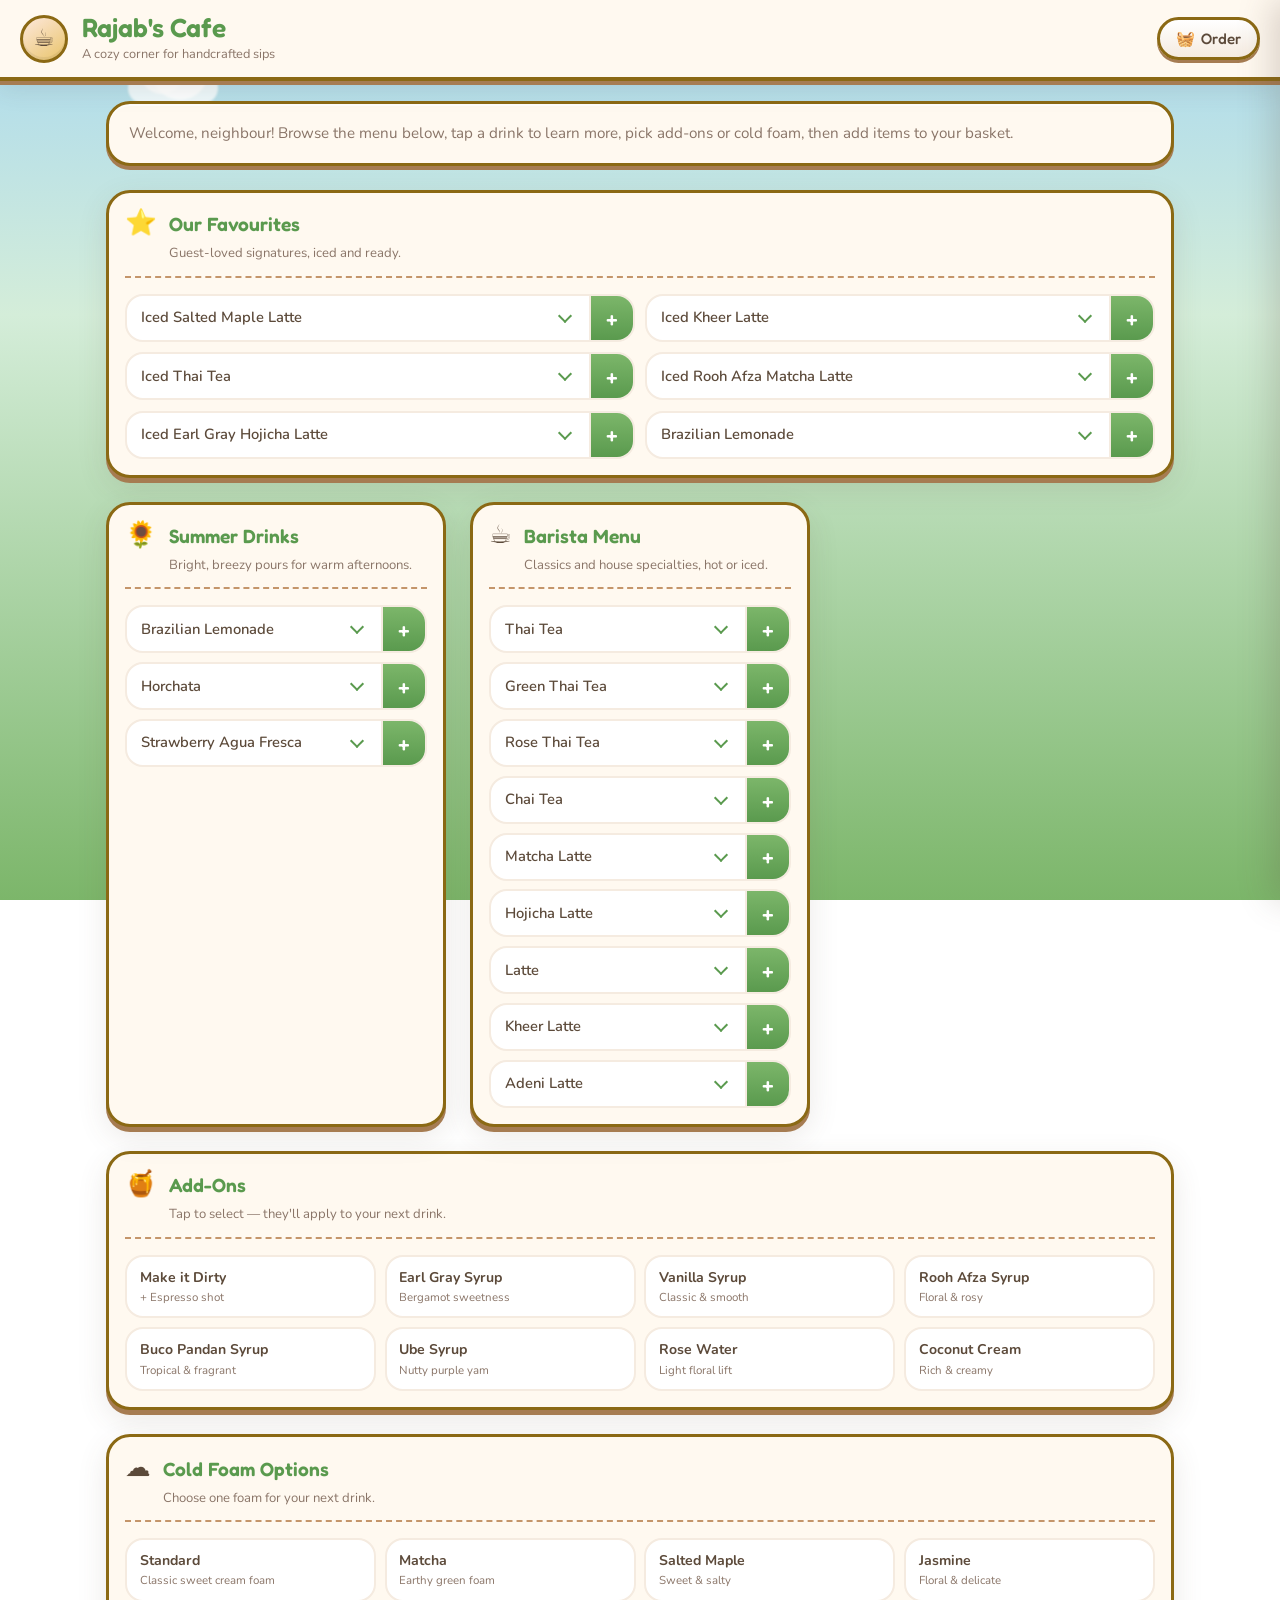
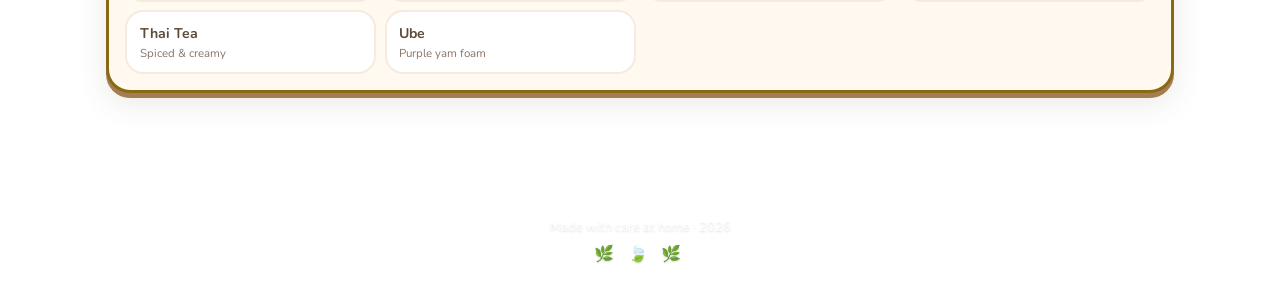
==== index.html @ b09c7e09 "Add Animal Crossing-inspired home cafe ordering website. Menu with expandable drink descriptions, ad" ====
<!DOCTYPE html>
<html lang="en">
  <head>
    <meta charset="UTF-8" />
    <meta name="viewport" content="width=device-width, initial-scale=1.0" />
    <meta
      name="description"
      content="Rajab's Cafe — order handcrafted drinks from our cozy home cafe menu."
    />
    <title>Rajab's Cafe</title>
    <link rel="preconnect" href="https://fonts.googleapis.com" />
    <link rel="preconnect" href="https://fonts.gstatic.com" crossorigin />
    <link
      href="https://fonts.googleapis.com/css2?family=Fredoka:wght@400;500;600&family=Nunito:wght@400;600;700&display=swap"
      rel="stylesheet"
    />
    <link rel="stylesheet" href="css/styles.css" />
  </head>
  <body>
    <div class="sky-bg" aria-hidden="true">
      <div class="cloud cloud-1"></div>
      <div class="cloud cloud-2"></div>
      <div class="cloud cloud-3"></div>
    </div>

    <header class="site-header">
      <div class="header-inner">
        <div class="logo-badge" aria-hidden="true">☕</div>
        <div>
          <h1 id="cafe-name">Rajab's Cafe</h1>
          <p id="cafe-tagline" class="tagline">A cozy corner for handcrafted sips</p>
        </div>
      </div>
      <button class="cart-toggle" id="cart-toggle" type="button" aria-label="Open order">
        <span class="cart-icon" aria-hidden="true">🧺</span>
        <span class="cart-label">Order</span>
        <span class="cart-count" id="cart-count" hidden>0</span>
      </button>
    </header>

    <main class="main-content">
      <section class="welcome-card">
        <p>
          Welcome, neighbour! Browse the menu below, tap a drink to learn more,
          pick add-ons or cold foam, then add items to your basket.
        </p>
      </section>

      <div id="menu-sections" class="menu-grid"></div>

      <section class="extras-section" aria-labelledby="addons-heading">
        <header class="extras-header">
          <span class="section-icon" aria-hidden="true">🍯</span>
          <div>
            <h2 id="addons-heading">Add-Ons</h2>
            <p class="section-desc">Tap to select — they'll apply to your next drink.</p>
          </div>
        </header>
        <div class="extras-grid" id="addons-grid"></div>
      </section>

      <section class="extras-section" aria-labelledby="foam-heading">
        <header class="extras-header">
          <span class="section-icon" aria-hidden="true">☁️</span>
          <div>
            <h2 id="foam-heading">Cold Foam Options</h2>
            <p class="section-desc">Choose one foam for your next drink.</p>
          </div>
        </header>
        <div class="extras-grid" id="coldfoam-grid"></div>
      </section>
    </main>

    <aside
      class="cart-panel"
      id="cart-panel"
      aria-label="Your order"
      aria-hidden="true"
    >
      <div class="cart-panel-inner">
        <header class="cart-header">
          <h2>Your Basket</h2>
          <button class="cart-close" id="cart-close" type="button" aria-label="Close order">
            ✕
          </button>
        </header>
        <p class="cart-empty" id="cart-empty">No drinks yet — add something cozy!</p>
        <ul class="cart-list" id="cart-list" role="list"></ul>
        <button class="btn-place-order" id="place-order" type="button" disabled>
          Place Order
        </button>
      </div>
    </aside>
    <div class="cart-overlay" aria-hidden="true"></div>

    <div class="order-modal" id="order-modal" hidden role="dialog" aria-labelledby="modal-title">
      <div class="modal-card">
        <header class="modal-header">
          <h2 id="modal-title">Order Ready!</h2>
          <button class="modal-close" id="modal-close" type="button" aria-label="Close">
            ✕
          </button>
        </header>
        <p class="modal-hint">Share this with your barista or copy it to send over.</p>
        <pre class="order-summary" id="order-summary"></pre>
        <button class="btn-copy" id="copy-order" type="button">Copy order</button>
      </div>
    </div>

    <footer class="site-footer">
      <p>Made with care at home · <span id="year"></span></p>
      <p class="footer-leaves" aria-hidden="true">🌿 🍃 🌿</p>
    </footer>

    <script type="module" src="js/app.js"></script>
  </body>
</html>
---- css/styles.css ----
/* ── Animal Crossing inspired tokens ── */
:root {
  --sky-top: #a8d8f0;
  --sky-bottom: #d4edd9;
  --grass: #7cb66a;
  --grass-dark: #5a9a4e;
  --cream: #fff9f0;
  --cream-dark: #f5ebe0;
  --wood: #c4956a;
  --wood-dark: #a67c52;
  --wood-border: #8b6914;
  --leaf: #6b9e5c;
  --peach: #f4a88a;
  --peach-light: #fde8dc;
  --gold: #e9c46a;
  --text: #5c4a3a;
  --text-soft: #8a7568;
  --shadow: rgba(92, 74, 58, 0.12);
  --shadow-deep: rgba(92, 74, 58, 0.22);
  --radius-sm: 12px;
  --radius-md: 18px;
  --radius-lg: 24px;
  --radius-pill: 999px;
  --font-display: "Fredoka", system-ui, sans-serif;
  --font-body: "Nunito", system-ui, sans-serif;
  --header-h: 72px;
  --cart-w: min(380px, 100vw);
}

*,
*::before,
*::after {
  box-sizing: border-box;
}

html {
  scroll-behavior: smooth;
}

body {
  margin: 0;
  min-height: 100vh;
  font-family: var(--font-body);
  font-size: 1rem;
  line-height: 1.55;
  color: var(--text);
  background: linear-gradient(180deg, var(--sky-top) 0%, var(--sky-bottom) 35%, var(--grass) 100%);
  background-attachment: fixed;
  overflow-x: hidden;
}

body.cart-open,
body.modal-open {
  overflow: hidden;
}

/* ── Decorative sky ── */
.sky-bg {
  position: fixed;
  inset: 0;
  pointer-events: none;
  z-index: 0;
}

.cloud {
  position: absolute;
  background: rgba(255, 255, 255, 0.75);
  border-radius: 50px;
  filter: blur(1px);
  animation: drift 28s ease-in-out infinite;
}

.cloud::before,
.cloud::after {
  content: "";
  position: absolute;
  background: inherit;
  border-radius: 50%;
}

.cloud-1 {
  width: 90px;
  height: 32px;
  top: 8%;
  left: 10%;
  animation-duration: 32s;
}

.cloud-1::before {
  width: 44px;
  height: 44px;
  top: -22px;
  left: 12px;
}

.cloud-1::after {
  width: 56px;
  height: 56px;
  top: -28px;
  right: 10px;
}

.cloud-2 {
  width: 70px;
  height: 26px;
  top: 14%;
  right: 15%;
  animation-duration: 24s;
  animation-delay: -8s;
}

.cloud-2::before {
  width: 36px;
  height: 36px;
  top: -18px;
  left: 8px;
}

.cloud-3 {
  width: 60px;
  height: 22px;
  top: 6%;
  left: 55%;
  animation-duration: 36s;
  animation-delay: -14s;
}

@keyframes drift {
  0%,
  100% {
    transform: translateX(0);
  }
  50% {
    transform: translateX(30px);
  }
}

/* ── Header ── */
.site-header {
  position: sticky;
  top: 0;
  z-index: 100;
  display: flex;
  align-items: center;
  justify-content: space-between;
  gap: 1rem;
  padding: 0.75rem 1.25rem;
  background: var(--cream);
  border-bottom: 4px solid var(--wood-border);
  box-shadow: 0 4px 0 var(--wood-dark), 0 8px 24px var(--shadow);
}

.header-inner {
  display: flex;
  align-items: center;
  gap: 0.85rem;
  min-width: 0;
}

.logo-badge {
  flex-shrink: 0;
  width: 48px;
  height: 48px;
  display: grid;
  place-items: center;
  font-size: 1.5rem;
  background: linear-gradient(145deg, var(--peach-light), var(--gold));
  border: 3px solid var(--wood-border);
  border-radius: 50%;
  box-shadow: inset 0 -3px 0 rgba(0, 0, 0, 0.06);
}

.site-header h1 {
  margin: 0;
  font-family: var(--font-display);
  font-size: clamp(1.25rem, 4vw, 1.65rem);
  font-weight: 600;
  color: var(--grass-dark);
  line-height: 1.2;
}

.tagline {
  margin: 0.1rem 0 0;
  font-size: 0.8rem;
  color: var(--text-soft);
}

.cart-toggle {
  position: relative;
  flex-shrink: 0;
  display: flex;
  align-items: center;
  gap: 0.4rem;
  padding: 0.55rem 1rem;
  font-family: var(--font-display);
  font-size: 0.95rem;
  font-weight: 500;
  color: var(--text);
  background: linear-gradient(180deg, #fff 0%, var(--cream-dark) 100%);
  border: 3px solid var(--wood-border);
  border-radius: var(--radius-pill);
  cursor: pointer;
  box-shadow: 0 3px 0 var(--wood-dark);
  transition: transform 0.15s ease, box-shadow 0.15s ease;
}

.cart-toggle:hover {
  transform: translateY(-1px);
}

.cart-toggle:active {
  transform: translateY(2px);
  box-shadow: 0 1px 0 var(--wood-dark);
}

.cart-toggle.pulse {
  animation: bounce 0.5s ease;
}

@keyframes bounce {
  0%,
  100% {
    transform: scale(1);
  }
  40% {
    transform: scale(1.08);
  }
}

.cart-count {
  position: absolute;
  top: -6px;
  right: -6px;
  min-width: 22px;
  height: 22px;
  padding: 0 6px;
  font-size: 0.75rem;
  font-weight: 700;
  line-height: 22px;
  text-align: center;
  color: #fff;
  background: var(--grass-dark);
  border: 2px solid var(--cream);
  border-radius: var(--radius-pill);
}

.cart-label {
  display: none;
}

@media (min-width: 400px) {
  .cart-label {
    display: inline;
  }
}

/* ── Main layout ── */
.main-content {
  position: relative;
  z-index: 1;
  max-width: 1100px;
  margin: 0 auto;
  padding: 1.25rem 1rem 6rem;
}

.welcome-card {
  margin-bottom: 1.5rem;
  padding: 1.1rem 1.25rem;
  background: var(--cream);
  border: 3px solid var(--wood-border);
  border-radius: var(--radius-lg);
  box-shadow:
    0 4px 0 var(--wood-dark),
    inset 0 2px 0 rgba(255, 255, 255, 0.8);
}

.welcome-card p {
  margin: 0;
  font-size: 0.95rem;
  color: var(--text-soft);
}

.menu-grid {
  display: grid;
  gap: 1.5rem;
}

@media (min-width: 768px) {
  .menu-grid {
    grid-template-columns: repeat(2, 1fr);
  }

  .menu-section:first-child {
    grid-column: 1 / -1;
  }
}

@media (min-width: 1024px) {
  .menu-grid {
    grid-template-columns: repeat(3, 1fr);
  }

  .menu-section:first-child {
    grid-column: 1 / -1;
  }

  .menu-section:first-child .drink-list {
    display: grid;
    grid-template-columns: repeat(2, 1fr);
    gap: 0.65rem;
  }
}

/* ── Menu sections ── */
.menu-section,
.extras-section {
  background: var(--cream);
  border: 3px solid var(--wood-border);
  border-radius: var(--radius-lg);
  padding: 1.1rem 1rem 1rem;
  box-shadow:
    0 5px 0 var(--wood-dark),
    0 10px 30px var(--shadow);
}

.section-header,
.extras-header {
  display: flex;
  align-items: flex-start;
  gap: 0.75rem;
  margin-bottom: 1rem;
  padding-bottom: 0.75rem;
  border-bottom: 2px dashed var(--wood);
}

.section-icon {
  flex-shrink: 0;
  font-size: 1.6rem;
  line-height: 1;
}

.section-title,
.extras-header h2 {
  margin: 0;
  font-family: var(--font-display);
  font-size: 1.2rem;
  font-weight: 600;
  color: var(--grass-dark);
}

.section-desc {
  margin: 0.2rem 0 0;
  font-size: 0.82rem;
  color: var(--text-soft);
}

.drink-list {
  list-style: none;
  margin: 0;
  padding: 0;
  display: flex;
  flex-direction: column;
  gap: 0.55rem;
}

/* ── Drink cards ── */
.drink-card {
  background: #fff;
  border: 2px solid var(--cream-dark);
  border-radius: var(--radius-md);
  overflow: hidden;
  transition: border-color 0.2s ease, box-shadow 0.2s ease;
}

.drink-card.is-open {
  border-color: var(--leaf);
  box-shadow: 0 3px 12px var(--shadow);
}

.drink-top {
  display: flex;
  align-items: stretch;
  gap: 0.35rem;
}

.drink-toggle {
  flex: 1;
  display: flex;
  align-items: center;
  justify-content: space-between;
  gap: 0.5rem;
  padding: 0.75rem 0.85rem;
  font-family: inherit;
  font-size: 0.92rem;
  font-weight: 600;
  text-align: left;
  color: var(--text);
  background: transparent;
  border: none;
  cursor: pointer;
  transition: background 0.15s ease;
}

.drink-toggle:hover {
  background: var(--peach-light);
}

.drink-name {
  flex: 1;
  line-height: 1.3;
}

.chevron {
  flex-shrink: 0;
  width: 10px;
  height: 10px;
  border-right: 2.5px solid var(--grass-dark);
  border-bottom: 2.5px solid var(--grass-dark);
  transform: rotate(45deg);
  transition: transform 0.25s ease;
  margin-top: -4px;
}

.drink-card.is-open .chevron {
  transform: rotate(-135deg);
  margin-top: 4px;
}

.btn-add {
  flex-shrink: 0;
  width: 44px;
  min-height: 44px;
  font-family: var(--font-display);
  font-size: 1.4rem;
  font-weight: 500;
  line-height: 1;
  color: #fff;
  background: linear-gradient(180deg, var(--grass) 0%, var(--grass-dark) 100%);
  border: none;
  border-left: 2px solid var(--cream-dark);
  cursor: pointer;
  transition: filter 0.15s ease, transform 0.1s ease;
}

.btn-add:hover {
  filter: brightness(1.05);
}

.btn-add:active {
  transform: scale(0.95);
}

.drink-desc-panel {
  padding: 0 0.85rem 0.85rem;
  animation: slideDown 0.25s ease;
}

.drink-desc-panel p {
  margin: 0;
  padding: 0.65rem 0.75rem;
  font-size: 0.88rem;
  color: var(--text-soft);
  background: var(--peach-light);
  border-radius: var(--radius-sm);
  border-left: 3px solid var(--peach);
}

.drink-note {
  margin-top: 0.45rem !important;
  font-size: 0.8rem !important;
  font-style: italic;
  background: var(--cream-dark) !important;
  border-left-color: var(--gold) !important;
}

@keyframes slideDown {
  from {
    opacity: 0;
    transform: translateY(-6px);
  }
  to {
    opacity: 1;
    transform: translateY(0);
  }
}

/* ── Extras ── */
.extras-section {
  margin-top: 1.5rem;
}

.extras-grid {
  display: grid;
  grid-template-columns: repeat(2, 1fr);
  gap: 0.55rem;
}

@media (min-width: 540px) {
  .extras-grid {
    grid-template-columns: repeat(3, 1fr);
  }
}

@media (min-width: 900px) {
  .extras-grid {
    grid-template-columns: repeat(4, 1fr);
  }
}

.extra-chip {
  display: flex;
  flex-direction: column;
  align-items: flex-start;
  gap: 0.15rem;
  padding: 0.7rem 0.8rem;
  font-family: inherit;
  text-align: left;
  color: var(--text);
  background: #fff;
  border: 2px solid var(--cream-dark);
  border-radius: var(--radius-md);
  cursor: pointer;
  transition:
    border-color 0.15s ease,
    background 0.15s ease,
    transform 0.1s ease;
}

.extra-chip:hover {
  border-color: var(--wood);
  background: var(--peach-light);
}

.extra-chip.is-selected {
  border-color: var(--grass-dark);
  background: linear-gradient(180deg, #e8f5e4 0%, #d4edd9 100%);
  box-shadow: inset 0 0 0 1px var(--leaf);
}

.extra-chip:active {
  transform: scale(0.97);
}

.extra-name {
  font-size: 0.88rem;
  font-weight: 700;
}

.extra-detail {
  font-size: 0.72rem;
  color: var(--text-soft);
}

/* ── Cart panel ── */
.cart-overlay {
  position: fixed;
  inset: 0;
  z-index: 200;
  background: rgba(92, 74, 58, 0.35);
  opacity: 0;
  visibility: hidden;
  transition: opacity 0.3s ease, visibility 0.3s ease;
}

body.cart-open .cart-overlay {
  opacity: 1;
  visibility: visible;
}

.cart-panel {
  position: fixed;
  top: 0;
  right: 0;
  z-index: 210;
  width: var(--cart-w);
  height: 100vh;
  height: 100dvh;
  background: var(--cream);
  border-left: 4px solid var(--wood-border);
  box-shadow: -8px 0 32px var(--shadow-deep);
  transform: translateX(100%);
  transition: transform 0.35s cubic-bezier(0.4, 0, 0.2, 1);
}

.cart-panel.is-open {
  transform: translateX(0);
}

.cart-panel-inner {
  display: flex;
  flex-direction: column;
  height: 100%;
  padding: 1.25rem;
}

.cart-header {
  display: flex;
  align-items: center;
  justify-content: space-between;
  margin-bottom: 1rem;
  padding-bottom: 0.75rem;
  border-bottom: 2px dashed var(--wood);
}

.cart-header h2 {
  margin: 0;
  font-family: var(--font-display);
  font-size: 1.3rem;
  color: var(--grass-dark);
}

.cart-close,
.modal-close {
  width: 36px;
  height: 36px;
  font-size: 1rem;
  color: var(--text-soft);
  background: var(--cream-dark);
  border: 2px solid var(--wood);
  border-radius: 50%;
  cursor: pointer;
  transition: background 0.15s ease;
}

.cart-close:hover,
.modal-close:hover {
  background: var(--peach-light);
}

.cart-empty {
  margin: 1rem 0;
  text-align: center;
  font-size: 0.9rem;
  color: var(--text-soft);
}

.cart-list {
  flex: 1;
  list-style: none;
  margin: 0;
  padding: 0;
  overflow-y: auto;
  display: flex;
  flex-direction: column;
  gap: 0.5rem;
}

.cart-item {
  display: flex;
  align-items: flex-start;
  justify-content: space-between;
  gap: 0.5rem;
  padding: 0.75rem;
  background: #fff;
  border: 2px solid var(--cream-dark);
  border-radius: var(--radius-md);
}

.cart-item-name {
  display: block;
  font-weight: 700;
  font-size: 0.9rem;
}

.cart-item-meta {
  display: block;
  margin-top: 0.15rem;
  font-size: 0.75rem;
  color: var(--text-soft);
}

.cart-remove {
  flex-shrink: 0;
  width: 28px;
  height: 28px;
  font-size: 0.75rem;
  color: var(--text-soft);
  background: var(--cream-dark);
  border: none;
  border-radius: 50%;
  cursor: pointer;
}

.cart-remove:hover {
  background: var(--peach-light);
  color: var(--text);
}

.btn-place-order,
.btn-copy {
  margin-top: 1rem;
  width: 100%;
  padding: 0.9rem 1.25rem;
  font-family: var(--font-display);
  font-size: 1.05rem;
  font-weight: 600;
  color: #fff;
  background: linear-gradient(180deg, var(--grass) 0%, var(--grass-dark) 100%);
  border: 3px solid var(--wood-border);
  border-radius: var(--radius-pill);
  cursor: pointer;
  box-shadow: 0 4px 0 var(--wood-dark);
  transition: transform 0.15s ease, opacity 0.15s ease;
}

.btn-place-order:disabled {
  opacity: 0.45;
  cursor: not-allowed;
  transform: none;
}

.btn-place-order:not(:disabled):hover,
.btn-copy:hover {
  filter: brightness(1.05);
}

.btn-place-order:not(:disabled):active,
.btn-copy:active {
  transform: translateY(3px);
  box-shadow: 0 1px 0 var(--wood-dark);
}

/* ── Order modal ── */
.order-modal {
  position: fixed;
  inset: 0;
  z-index: 300;
  display: grid;
  place-items: center;
  padding: 1rem;
  background: rgba(92, 74, 58, 0.45);
}

.order-modal[hidden] {
  display: none;
}

.modal-card {
  width: min(480px, 100%);
  max-height: 85vh;
  overflow-y: auto;
  padding: 1.25rem;
  background: var(--cream);
  border: 4px solid var(--wood-border);
  border-radius: var(--radius-lg);
  box-shadow: 0 8px 0 var(--wood-dark), 0 20px 50px var(--shadow-deep);
  animation: popIn 0.3s ease;
}

@keyframes popIn {
  from {
    opacity: 0;
    transform: scale(0.92) translateY(10px);
  }
  to {
    opacity: 1;
    transform: scale(1) translateY(0);
  }
}

.modal-header {
  display: flex;
  align-items: center;
  justify-content: space-between;
  margin-bottom: 0.5rem;
}

.modal-header h2 {
  margin: 0;
  font-family: var(--font-display);
  color: var(--grass-dark);
}

.modal-hint {
  margin: 0 0 0.75rem;
  font-size: 0.85rem;
  color: var(--text-soft);
}

.order-summary {
  margin: 0;
  padding: 1rem;
  font-family: var(--font-body);
  font-size: 0.88rem;
  line-height: 1.6;
  white-space: pre-wrap;
  word-break: break-word;
  background: #fff;
  border: 2px dashed var(--wood);
  border-radius: var(--radius-md);
}

/* ── Footer ── */
.site-footer {
  position: relative;
  z-index: 1;
  text-align: center;
  padding: 1.5rem 1rem 2rem;
  font-size: 0.82rem;
  color: rgba(255, 255, 255, 0.9);
  text-shadow: 0 1px 2px rgba(0, 0, 0, 0.15);
}

.site-footer p {
  margin: 0.25rem 0;
}

.footer-leaves {
  font-size: 1rem;
  letter-spacing: 0.3em;
}

/* ── Reduced motion ── */
@media (prefers-reduced-motion: reduce) {
  *,
  *::before,
  *::after {
    animation-duration: 0.01ms !important;
    animation-iteration-count: 1 !important;
    transition-duration: 0.01ms !important;
  }

  html {
    scroll-behavior: auto;
  }
}
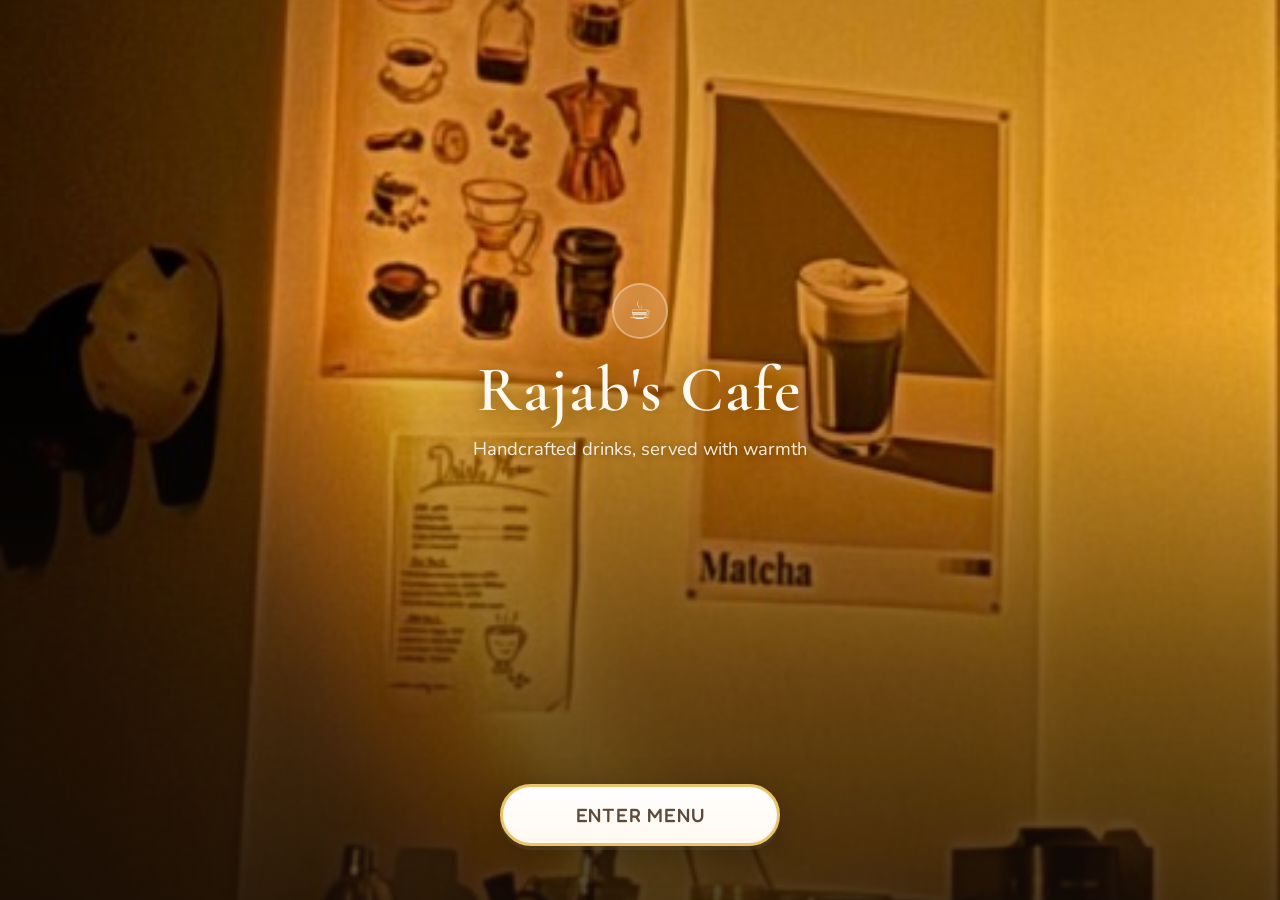
==== commit 3c2a21bb: "changed layout" ====
--- a/index.html
+++ b/index.html
@@ -5,113 +5,31 @@
     <meta name="viewport" content="width=device-width, initial-scale=1.0" />
     <meta
       name="description"
-      content="Rajab's Cafe — order handcrafted drinks from our cozy home cafe menu."
+      content="Rajab's Cafe — a cozy home cafe for handcrafted drinks."
     />
     <title>Rajab's Cafe</title>
     <link rel="preconnect" href="https://fonts.googleapis.com" />
     <link rel="preconnect" href="https://fonts.gstatic.com" crossorigin />
     <link
-      href="https://fonts.googleapis.com/css2?family=Fredoka:wght@400;500;600&family=Nunito:wght@400;600;700&display=swap"
+      href="https://fonts.googleapis.com/css2?family=Cormorant+Garamond:ital,wght@0,500;0,600;1,500&family=Fredoka:wght@400;500;600&family=Nunito:wght@400;600;700&display=swap"
       rel="stylesheet"
     />
-    <link rel="stylesheet" href="css/styles.css" />
+    <link rel="stylesheet" href="css/home.css" />
   </head>
-  <body>
-    <div class="sky-bg" aria-hidden="true">
-      <div class="cloud cloud-1"></div>
-      <div class="cloud cloud-2"></div>
-      <div class="cloud cloud-3"></div>
-    </div>
+  <body class="home-page">
+    <div class="hero-bg" role="img" aria-label="Cozy home cafe setup with warm lighting"></div>
+    <div class="hero-overlay"></div>
 
-    <header class="site-header">
-      <div class="header-inner">
-        <div class="logo-badge" aria-hidden="true">☕</div>
-        <div>
-          <h1 id="cafe-name">Rajab's Cafe</h1>
-          <p id="cafe-tagline" class="tagline">A cozy corner for handcrafted sips</p>
-        </div>
-      </div>
-      <button class="cart-toggle" id="cart-toggle" type="button" aria-label="Open order">
-        <span class="cart-icon" aria-hidden="true">🧺</span>
-        <span class="cart-label">Order</span>
-        <span class="cart-count" id="cart-count" hidden>0</span>
-      </button>
-    </header>
-
-    <main class="main-content">
-      <section class="welcome-card">
-        <p>
-          Welcome, neighbour! Browse the menu below, tap a drink to learn more,
-          pick add-ons or cold foam, then add items to your basket.
-        </p>
-      </section>
-
-      <div id="menu-sections" class="menu-grid"></div>
-
-      <section class="extras-section" aria-labelledby="addons-heading">
-        <header class="extras-header">
-          <span class="section-icon" aria-hidden="true">🍯</span>
-          <div>
-            <h2 id="addons-heading">Add-Ons</h2>
-            <p class="section-desc">Tap to select — they'll apply to your next drink.</p>
-          </div>
-        </header>
-        <div class="extras-grid" id="addons-grid"></div>
-      </section>
-
-      <section class="extras-section" aria-labelledby="foam-heading">
-        <header class="extras-header">
-          <span class="section-icon" aria-hidden="true">☁️</span>
-          <div>
-            <h2 id="foam-heading">Cold Foam Options</h2>
-            <p class="section-desc">Choose one foam for your next drink.</p>
-          </div>
-        </header>
-        <div class="extras-grid" id="coldfoam-grid"></div>
-      </section>
+    <main class="hero-content">
+      <header class="hero-header">
+        <span class="hero-badge" aria-hidden="true">☕</span>
+        <h1>Rajab's Cafe</h1>
+        <p class="hero-tagline">Handcrafted drinks, served with warmth</p>
+      </header>
     </main>
 
-    <aside
-      class="cart-panel"
-      id="cart-panel"
-      aria-label="Your order"
-      aria-hidden="true"
-    >
-      <div class="cart-panel-inner">
-        <header class="cart-header">
-          <h2>Your Basket</h2>
-          <button class="cart-close" id="cart-close" type="button" aria-label="Close order">
-            ✕
-          </button>
-        </header>
-        <p class="cart-empty" id="cart-empty">No drinks yet — add something cozy!</p>
-        <ul class="cart-list" id="cart-list" role="list"></ul>
-        <button class="btn-place-order" id="place-order" type="button" disabled>
-          Place Order
-        </button>
-      </div>
-    </aside>
-    <div class="cart-overlay" aria-hidden="true"></div>
-
-    <div class="order-modal" id="order-modal" hidden role="dialog" aria-labelledby="modal-title">
-      <div class="modal-card">
-        <header class="modal-header">
-          <h2 id="modal-title">Order Ready!</h2>
-          <button class="modal-close" id="modal-close" type="button" aria-label="Close">
-            ✕
-          </button>
-        </header>
-        <p class="modal-hint">Share this with your barista or copy it to send over.</p>
-        <pre class="order-summary" id="order-summary"></pre>
-        <button class="btn-copy" id="copy-order" type="button">Copy order</button>
-      </div>
-    </div>
-
-    <footer class="site-footer">
-      <p>Made with care at home · <span id="year"></span></p>
-      <p class="footer-leaves" aria-hidden="true">🌿 🍃 🌿</p>
+    <footer class="hero-footer">
+      <a class="btn-enter-menu" href="menu.html">Enter Menu</a>
     </footer>
-
-    <script type="module" src="js/app.js"></script>
   </body>
 </html>
--- a/css/home.css
+++ b/css/home.css
@@ -0,0 +1,185 @@
+/* ── Home page ── */
+:root {
+  --cream: #fff9f0;
+  --wood-border: #8b6914;
+  --wood-dark: #5c4a3a;
+  --gold: #e9c46a;
+  --font-display: "Cormorant Garamond", Georgia, serif;
+  --font-body: "Nunito", system-ui, sans-serif;
+}
+
+*,
+*::before,
+*::after {
+  box-sizing: border-box;
+}
+
+html,
+body {
+  height: 100%;
+  margin: 0;
+}
+
+.home-page {
+  position: relative;
+  min-height: 100vh;
+  min-height: 100dvh;
+  display: flex;
+  flex-direction: column;
+  font-family: var(--font-body);
+  color: var(--cream);
+  overflow: hidden;
+}
+
+.hero-bg {
+  position: fixed;
+  inset: 0;
+  z-index: 0;
+  background:
+    url("../assets/cafe-bg.png") center center / cover no-repeat;
+  background-color: #3d2e1f;
+}
+
+.hero-overlay {
+  position: fixed;
+  inset: 0;
+  z-index: 1;
+  background: linear-gradient(
+    180deg,
+    rgba(20, 12, 6, 0.15) 0%,
+    rgba(20, 12, 6, 0.05) 35%,
+    rgba(20, 12, 6, 0.55) 75%,
+    rgba(20, 12, 6, 0.75) 100%
+  );
+  pointer-events: none;
+}
+
+.hero-content {
+  position: relative;
+  z-index: 2;
+  flex: 1;
+  display: flex;
+  align-items: flex-start;
+  justify-content: center;
+  padding: clamp(2rem, 8vh, 4rem) 1.5rem 1rem;
+}
+
+.hero-header {
+  text-align: center;
+  animation: fadeDown 0.9s ease both;
+}
+
+.hero-badge {
+  display: inline-grid;
+  place-items: center;
+  width: 56px;
+  height: 56px;
+  margin-bottom: 0.75rem;
+  font-size: 1.6rem;
+  background: rgba(255, 249, 240, 0.15);
+  border: 2px solid rgba(255, 249, 240, 0.35);
+  border-radius: 50%;
+  backdrop-filter: blur(6px);
+}
+
+.hero-header h1 {
+  margin: 0;
+  font-family: var(--font-display);
+  font-size: clamp(2.4rem, 8vw, 4rem);
+  font-weight: 600;
+  letter-spacing: 0.02em;
+  text-shadow: 0 2px 20px rgba(0, 0, 0, 0.4);
+}
+
+.hero-tagline {
+  margin: 0.5rem 0 0;
+  font-size: clamp(0.95rem, 2.5vw, 1.15rem);
+  font-weight: 400;
+  opacity: 0.92;
+  text-shadow: 0 1px 8px rgba(0, 0, 0, 0.35);
+}
+
+.hero-footer {
+  position: relative;
+  z-index: 2;
+  display: flex;
+  justify-content: center;
+  padding: 1.5rem 1.25rem clamp(2rem, 6vh, 3.5rem);
+  animation: fadeUp 0.9s ease 0.2s both;
+}
+
+.btn-enter-menu {
+  display: inline-flex;
+  align-items: center;
+  justify-content: center;
+  min-width: min(280px, 85vw);
+  padding: 1rem 2.5rem;
+  font-family: "Fredoka", var(--font-body);
+  font-size: clamp(1.05rem, 3vw, 1.2rem);
+  font-weight: 500;
+  letter-spacing: 0.04em;
+  text-decoration: none;
+  text-transform: uppercase;
+  color: var(--wood-dark);
+  background: linear-gradient(180deg, #fff 0%, var(--cream) 100%);
+  border: 3px solid var(--gold);
+  border-radius: 999px;
+  box-shadow:
+    0 4px 0 rgba(92, 74, 58, 0.35),
+    0 8px 32px rgba(0, 0, 0, 0.25);
+  transition: transform 0.2s ease, box-shadow 0.2s ease;
+}
+
+.btn-enter-menu:hover {
+  transform: translateY(-2px);
+  box-shadow:
+    0 6px 0 rgba(92, 74, 58, 0.35),
+    0 12px 40px rgba(0, 0, 0, 0.3);
+}
+
+.btn-enter-menu:active {
+  transform: translateY(2px);
+  box-shadow: 0 2px 0 rgba(92, 74, 58, 0.35);
+}
+
+@keyframes fadeDown {
+  from {
+    opacity: 0;
+    transform: translateY(-16px);
+  }
+  to {
+    opacity: 1;
+    transform: translateY(0);
+  }
+}
+
+@keyframes fadeUp {
+  from {
+    opacity: 0;
+    transform: translateY(16px);
+  }
+  to {
+    opacity: 1;
+    transform: translateY(0);
+  }
+}
+
+@media (min-width: 768px) {
+  .hero-content {
+    align-items: center;
+    padding-top: 0;
+  }
+
+  .hero-bg {
+    background-position: center 30%;
+  }
+}
+
+@media (prefers-reduced-motion: reduce) {
+  *,
+  *::before,
+  *::after {
+    animation-duration: 0.01ms !important;
+    transition-duration: 0.01ms !important;
+  }
+}
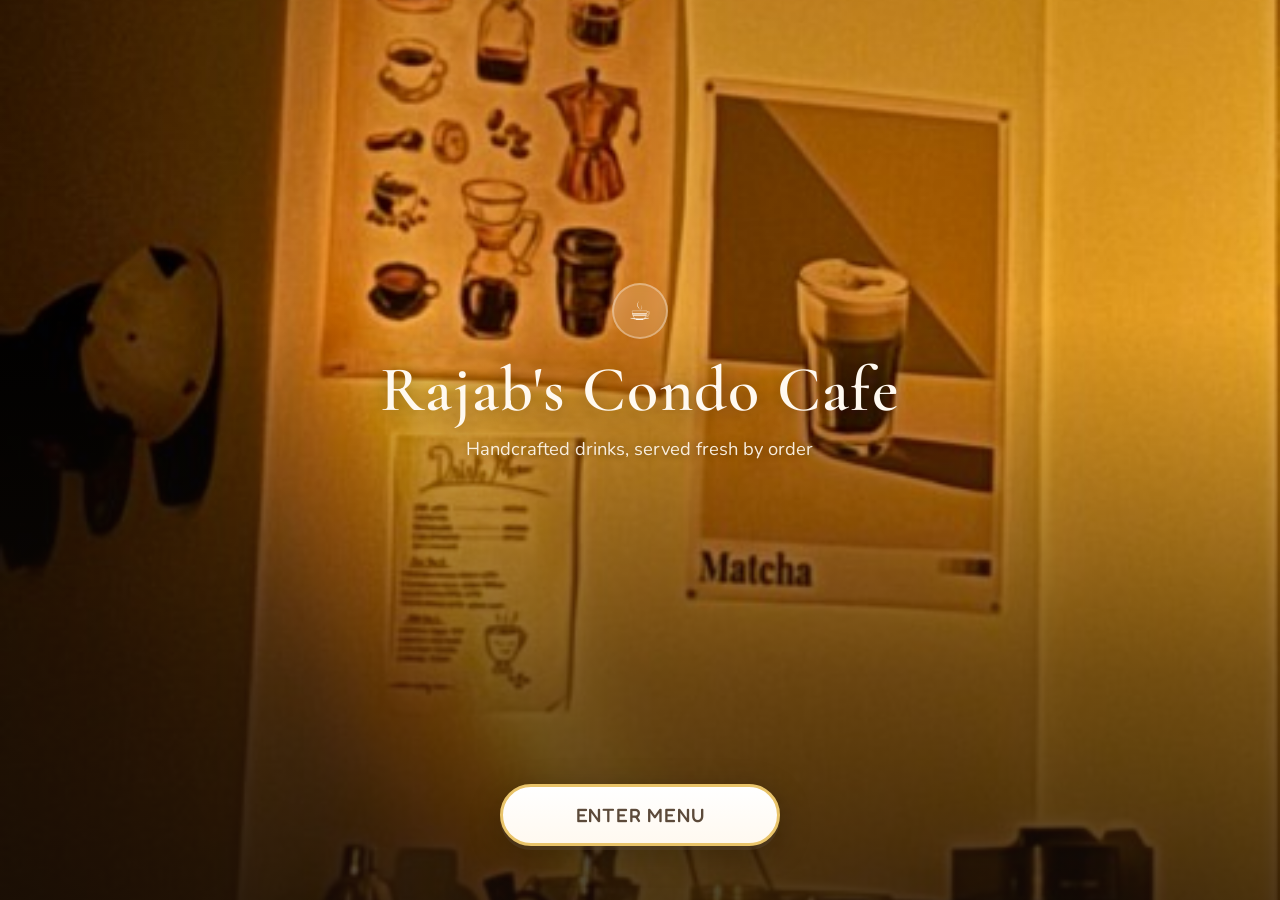
==== commit ffc121d6: "added main photo" ====
--- a/index.html
+++ b/index.html
@@ -5,9 +5,9 @@
     <meta name="viewport" content="width=device-width, initial-scale=1.0" />
     <meta
       name="description"
-      content="Rajab's Cafe — a cozy home cafe for handcrafted drinks."
+      content="Rajab's Condo Cafe — a cozy home cafe for handcrafted drinks."
     />
-    <title>Rajab's Cafe</title>
+    <title>Rajab's Condo Cafe</title>
     <link rel="preconnect" href="https://fonts.googleapis.com" />
     <link rel="preconnect" href="https://fonts.gstatic.com" crossorigin />
     <link
@@ -23,8 +23,8 @@
     <main class="hero-content">
       <header class="hero-header">
         <span class="hero-badge" aria-hidden="true">☕</span>
-        <h1>Rajab's Cafe</h1>
-        <p class="hero-tagline">Handcrafted drinks, served with warmth</p>
+        <h1>Rajab's Condo Cafe</h1>
+        <p class="hero-tagline">Handcrafted drinks, served fresh by order</p>
       </header>
     </main>
 
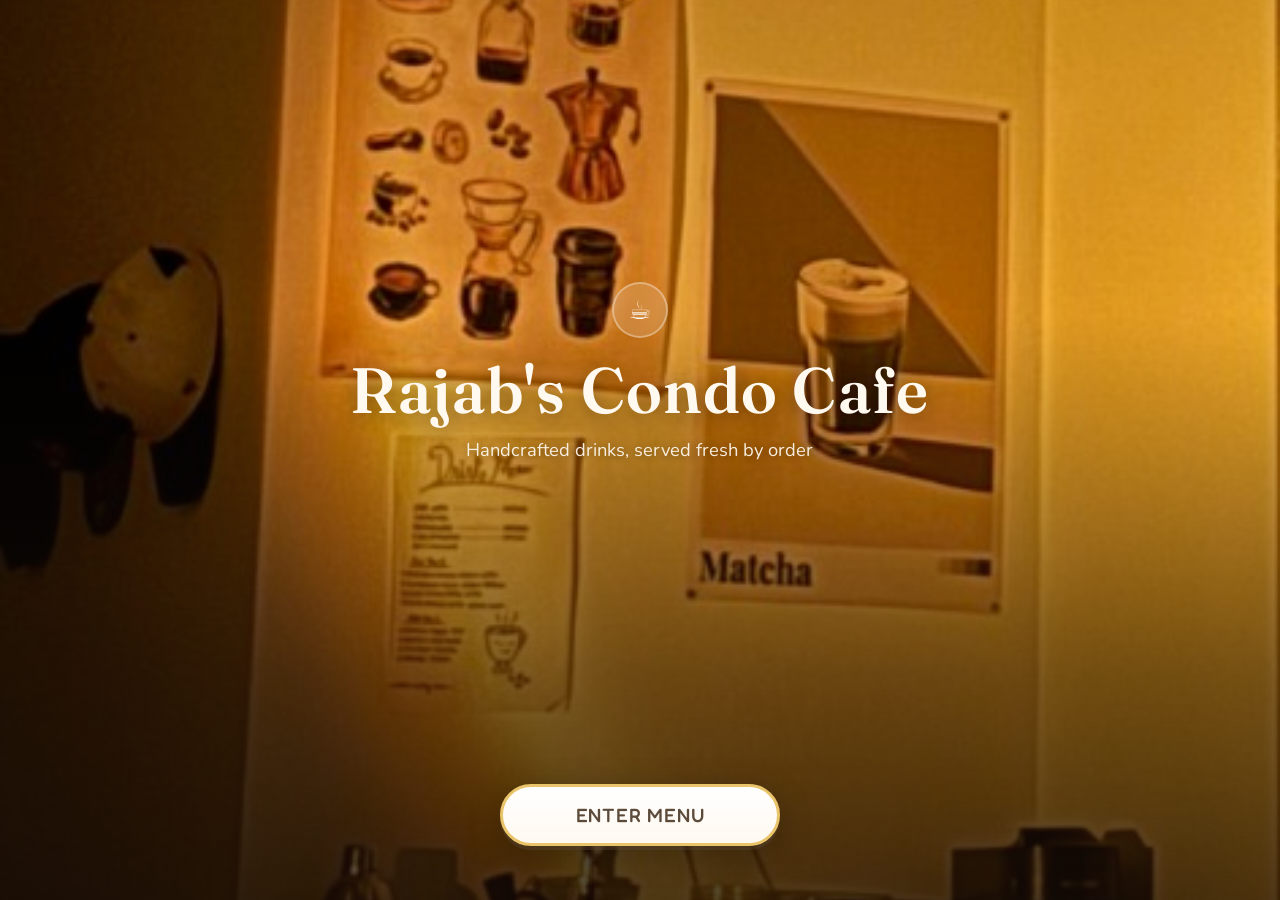
==== commit 1e1e1142: "added dessert section" ====
--- a/index.html
+++ b/index.html
@@ -11,7 +11,7 @@
     <link rel="preconnect" href="https://fonts.googleapis.com" />
     <link rel="preconnect" href="https://fonts.gstatic.com" crossorigin />
     <link
-      href="https://fonts.googleapis.com/css2?family=Cormorant+Garamond:ital,wght@0,500;0,600;1,500&family=Fredoka:wght@400;500;600&family=Nunito:wght@400;600;700&display=swap"
+      href="https://fonts.googleapis.com/css2?family=Cormorant+Garamond:ital,wght@0,500;0,600;1,500&family=Fredoka:wght@400;500;600&family=Nunito:wght@400;600;700&family=Fraunces:ital,opsz,wght@0,9..144,500;0,9..144,600;1,9..144,500&display=swap"
       rel="stylesheet"
     />
     <link rel="stylesheet" href="css/home.css" />
@@ -31,5 +31,19 @@
     <footer class="hero-footer">
       <a class="btn-enter-menu" href="menu.html">Enter Menu</a>
     </footer>
+
+    <div class="page-fade-overlay" aria-hidden="true"></div>
+
+    <script>
+      const enterBtn = document.querySelector(".btn-enter-menu");
+      enterBtn.addEventListener("click", (e) => {
+        e.preventDefault();
+        const destination = enterBtn.getAttribute("href");
+        document.body.classList.add("is-leaving");
+        setTimeout(() => {
+          window.location.href = destination;
+        }, 550);
+      });
+    </script>
   </body>
 </html>
--- a/css/home.css
+++ b/css/home.css
@@ -4,7 +4,7 @@
   --wood-border: #8b6914;
   --wood-dark: #5c4a3a;
   --gold: #e9c46a;
-  --font-display: "Cormorant Garamond", Georgia, serif;
+  --font-display: "Fraunces", Georgia, serif;
   --font-body: "Nunito", system-ui, sans-serif;
 }
 
@@ -164,6 +164,45 @@
   }
 }
 
+/* ── Page transition on "Enter Menu" click ── */
+.page-fade-overlay {
+  position: fixed;
+  inset: 0;
+  z-index: 10;
+  background: var(--cream);
+  opacity: 0;
+  pointer-events: none;
+  transition: opacity 0.5s ease;
+}
+
+.home-page.is-leaving .page-fade-overlay {
+  opacity: 1;
+}
+
+.home-page.is-leaving .hero-content,
+.home-page.is-leaving .hero-footer {
+  transition: opacity 0.4s ease, transform 0.4s ease;
+  opacity: 0;
+  transform: translateY(-18px);
+}
+
+.home-page.is-leaving .hero-bg,
+.home-page.is-leaving .hero-overlay {
+  transition: opacity 0.5s ease, transform 0.5s ease;
+  opacity: 0;
+  transform: scale(1.06);
+}
+
+@media (prefers-reduced-motion: reduce) {
+  .page-fade-overlay,
+  .home-page.is-leaving .hero-content,
+  .home-page.is-leaving .hero-footer,
+  .home-page.is-leaving .hero-bg,
+  .home-page.is-leaving .hero-overlay {
+    transition-duration: 0.01ms !important;
+  }
+}
+
 @media (min-width: 768px) {
   .hero-content {
     align-items: center;
